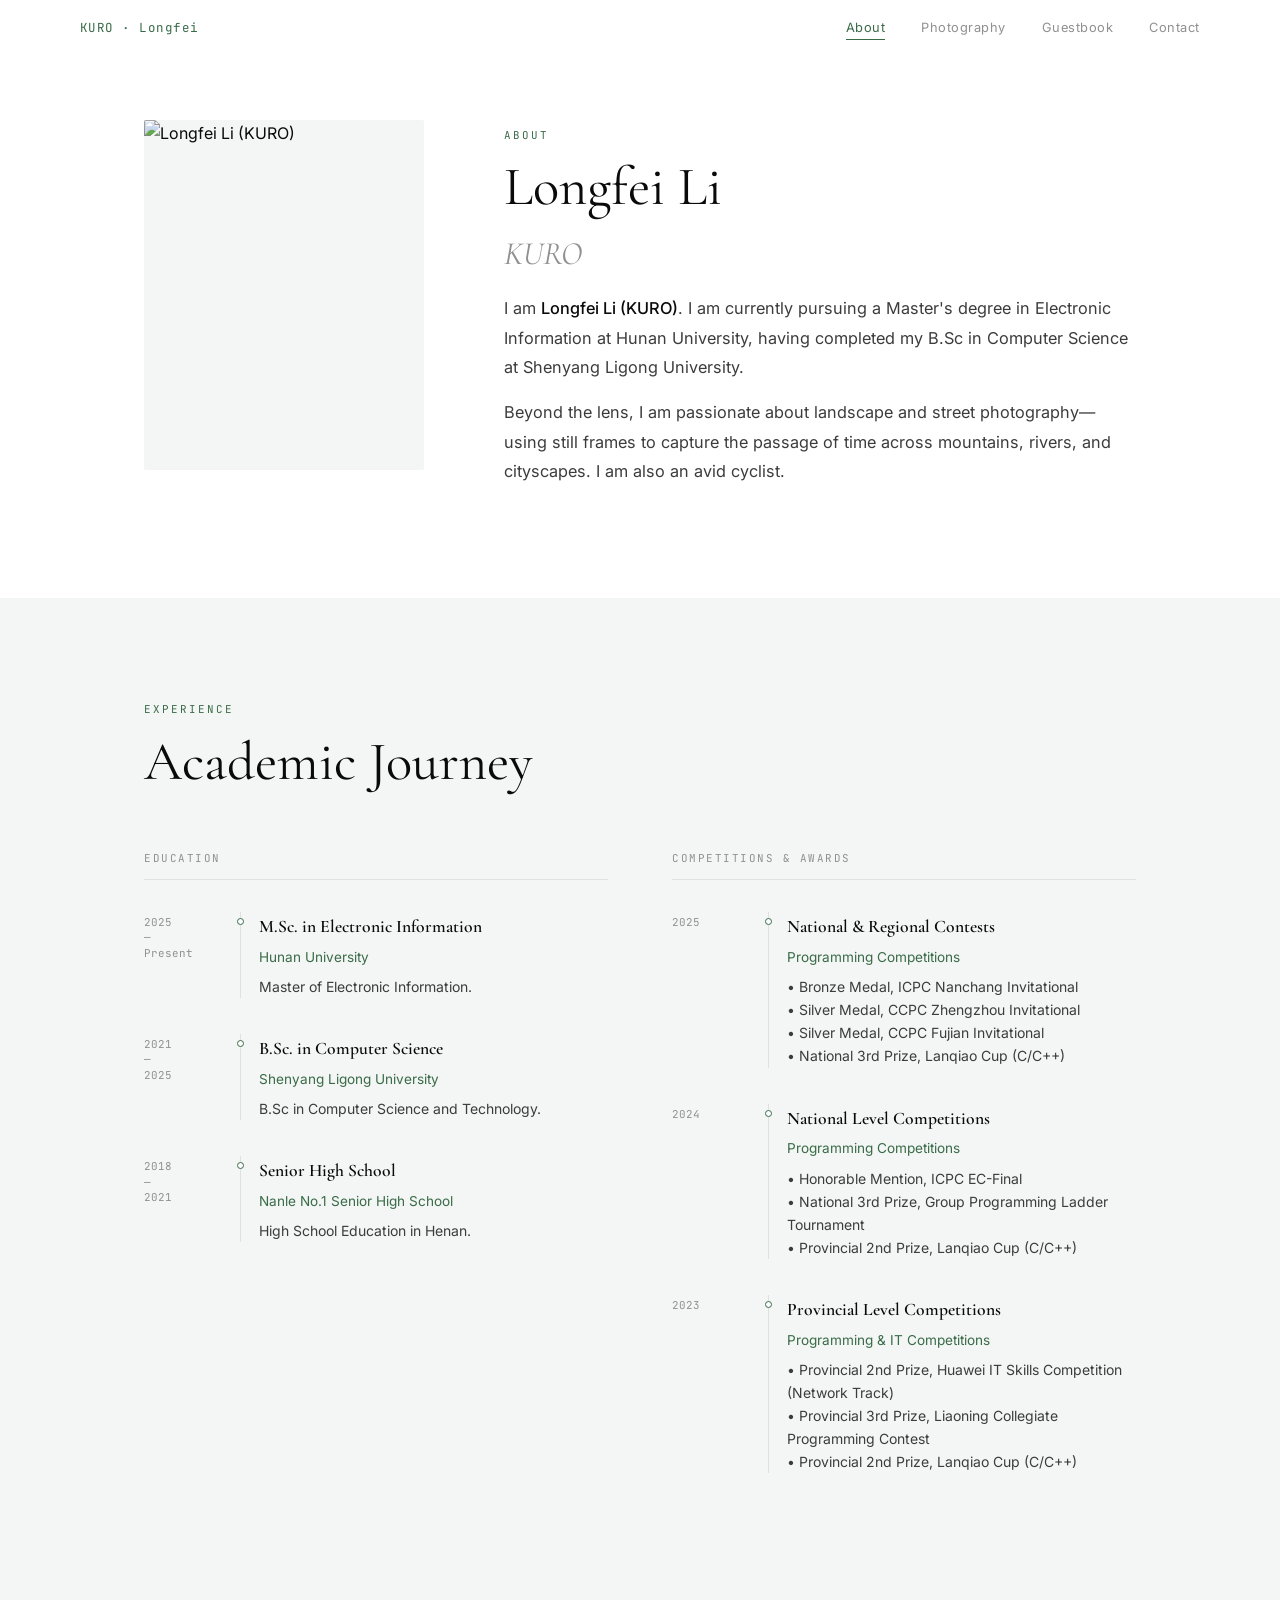
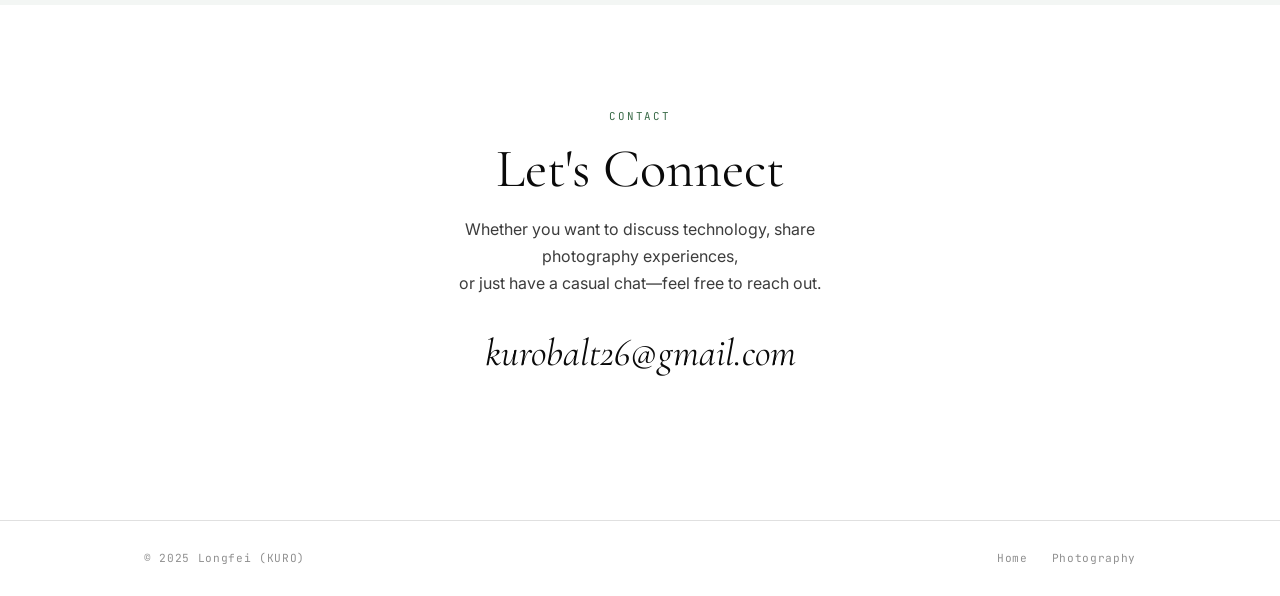
==== about.html @ b1aa221f "Init" ====
<!DOCTYPE html>
<html lang="en">
<head>
  <meta charset="UTF-8" />
  <meta name="viewport" content="width=device-width, initial-scale=1.0" />
  <title>About — KURO (Longfei Li)</title>
  <meta name="description" content="About KURO (Longfei Li) — CS & Electronic Info, biography and academic experience." />
  <link rel="preconnect" href="https://fonts.googleapis.com" />
  <link rel="preconnect" href="https://fonts.gstatic.com" crossorigin />
  <link href="https://fonts.googleapis.com/css2?family=Cormorant+Garamond:ital,wght@0,300;0,400;0,600;1,300;1,400&family=Inter:wght@300;400;500&family=JetBrains+Mono:wght@300;400&display=swap" rel="stylesheet" />
  <link rel="stylesheet" href="css/style.css" />
</head>
<body>

  <nav id="navbar">
    <div class="nav-inner">
      <a href="index.html" class="nav-brand">KURO · Longfei</a>
      <div class="nav-links">
        <a href="about.html" class="nav-link">About</a>
        <a href="photography.html" class="nav-link">Photography</a>
        <a href="guestbook.html" class="nav-link">Guestbook</a>
        <a href="#contact" class="nav-link">Contact</a>
      </div>
      <button class="hamburger" id="hamburger" aria-label="Menu"><span></span><span></span></button>
    </div>
  </nav>
  <div class="mobile-nav" id="mobileNav">
    <a href="about.html" class="mobile-link">About</a>
    <a href="photography.html" class="mobile-link">Photography</a>
    <a href="guestbook.html" class="mobile-link">Guestbook</a>
    <a href="#contact" class="mobile-link">Contact</a>
  </div>

  <!-- About -->
  <section class="section" style="padding-top: 120px;">
    <div class="container">
      <div class="about-grid">

        <div class="about-photo">
          <!-- ✏️ Replace src with your actual photo: images/profile.jpg -->
          <img src="https://picsum.photos/seed/portrait88/600/750" alt="Longfei Li (KURO)" loading="lazy" />
        </div>

        <div class="about-content fade-in">
          <span class="label">About</span>
          <h1 class="section-heading">Longfei Li<br/><em style="font-size:0.6em;color:var(--text-3);">KURO</em></h1>

          <p>
            I am <strong>Longfei Li (KURO)</strong>. I am currently pursuing a Master's degree in Electronic Information at Hunan University, having completed my B.Sc in Computer Science at Shenyang Ligong University.
          </p>
          <p>
            Beyond the lens, I am passionate about landscape and street photography—using still frames to capture the passage of time across mountains, rivers, and cityscapes. I am also an avid cyclist.
          </p>

        </div>

      </div>
    </div>
  </section>

  <!-- Experience -->
  <section class="section section-gray" id="experience">
    <div class="container">
      <span class="label">Experience</span>
      <h2 class="section-heading">Academic Journey</h2>

      <div class="timeline-cols" data-stagger>

        <div>
          <p class="tl-group-title">Education</p>

          <div class="tl-item fade-in">
            <div class="tl-year">2025<br/>—<br/>Present</div>
            <div class="tl-body">
              <h3 class="tl-title">M.Sc. in Electronic Information</h3>
              <p class="tl-org">Hunan University</p>
              <p class="tl-desc">Master of Electronic Information.</p>
            </div>
          </div>

          <div class="tl-item fade-in">
            <div class="tl-year">2021<br/>—<br/>2025</div>
            <div class="tl-body">
              <h3 class="tl-title">B.Sc. in Computer Science</h3>
              <p class="tl-org">Shenyang Ligong University</p>
              <p class="tl-desc">B.Sc in Computer Science and Technology.</p>
            </div>
          </div>

          <div class="tl-item fade-in">
            <div class="tl-year">2018<br/>—<br/>2021</div>
            <div class="tl-body">
              <h3 class="tl-title">Senior High School</h3>
              <p class="tl-org">Nanle No.1 Senior High School</p>
              <p class="tl-desc">High School Education in Henan.</p>
            </div>
          </div>
        </div>

        <div>
          <p class="tl-group-title">Competitions &amp; Awards</p>

          <div class="tl-item fade-in">
            <div class="tl-year">2025</div>
            <div class="tl-body">
              <h3 class="tl-title">National & Regional Contests</h3>
              <p class="tl-org">Programming Competitions</p>
              <p class="tl-desc">
                • Bronze Medal, ICPC Nanchang Invitational<br/>
                • Silver Medal, CCPC Zhengzhou Invitational<br/>
                • Silver Medal, CCPC Fujian Invitational<br/>
                • National 3rd Prize, Lanqiao Cup (C/C++)
              </p>
            </div>
          </div>

          <div class="tl-item fade-in">
            <div class="tl-year">2024</div>
            <div class="tl-body">
              <h3 class="tl-title">National Level Competitions</h3>
              <p class="tl-org">Programming Competitions</p>
              <p class="tl-desc">
                • Honorable Mention, ICPC EC-Final<br/>
                • National 3rd Prize, Group Programming Ladder Tournament<br/>
                • Provincial 2nd Prize, Lanqiao Cup (C/C++)
              </p>
            </div>
          </div>
          
          <div class="tl-item fade-in">
            <div class="tl-year">2023</div>
            <div class="tl-body">
              <h3 class="tl-title">Provincial Level Competitions</h3>
              <p class="tl-org">Programming & IT Competitions</p>
              <p class="tl-desc">
                • Provincial 2nd Prize, Huawei IT Skills Competition (Network Track)<br/>
                • Provincial 3rd Prize, Liaoning Collegiate Programming Contest<br/>
                • Provincial 2nd Prize, Lanqiao Cup (C/C++)
              </p>
            </div>
          </div>
        </div>

      </div>
    </div>
  </section>

  <!-- Contact -->
  <section class="section" id="contact">
    <div class="container contact-inner fade-in">
      <span class="label">Contact</span>
      <h2 class="section-heading">Let's Connect</h2>
      <p style="font-size:1rem;color:var(--text-2);margin-bottom:0;">
        Whether you want to discuss technology, share photography experiences,<br/>
        or just have a casual chat—feel free to reach out.
      </p>
      <a href="mailto:kurobalt26@gmail.com" class="contact-email">kurobalt26@gmail.com</a>
    </div>
  </section>

  <footer class="footer">
    <div class="container footer-inner">
      <p>© 2025 Longfei (KURO)</p>
      <nav class="footer-nav">
        <a href="index.html">Home</a>
        <a href="photography.html">Photography</a>
      </nav>
    </div>
  </footer>

  <script src="js/main.js"></script>
</body>
</html>
---- css/style.css ----
/* ================================================================
   style.css — KURO Personal Homepage
   Design: Monochrome · Editorial · Academic
   ================================================================ */

*, *::before, *::after { box-sizing: border-box; margin: 0; padding: 0; }

:root {
  --bg:       #FFFFFF;
  --bg-2:     #F3F6F4;
  --bg-3:     #E8EEE9;
  --text:     #0A0A0A;
  --text-2:   #3C3C3C;
  --text-3:   #909090;
  --border:   #E0E0E0;
  --black:    #0A0A0A;
  --white:    #FFFFFF;
  --green:    #3A6B48;
  --green-h:  #2D5438;
  --green-lt: #EEF5F1;

  --serif: 'Cormorant Garamond', 'EB Garamond', Georgia, serif;
  --sans:  'Inter', system-ui, sans-serif;
  --mono:  'JetBrains Mono', monospace;

  --max-w:  1120px;
  --pad-x:  clamp(20px, 5vw, 64px);
  --ease:   cubic-bezier(0.4, 0, 0.2, 1);
}

html { scroll-behavior: smooth; font-size: 16px; }

body {
  font-family: var(--sans);
  background: var(--bg);
  color: var(--text);
  line-height: 1.7;
  -webkit-font-smoothing: antialiased;
}

img { display: block; max-width: 100%; }
a   { color: inherit; text-decoration: none; }
button { cursor: pointer; border: none; background: none; font: inherit; }

/* ── Layout helpers ── */
.container {
  max-width: var(--max-w);
  margin: 0 auto;
  padding: 0 var(--pad-x);
}
.section       { padding: 96px 0; }
.section-dark  { background: var(--black); color: var(--white); }
.section-gray  { background: var(--bg-2); }

/* ── Typography helpers ── */
.label {
  display: inline-block;
  font-family: var(--mono);
  font-size: 0.68rem;
  letter-spacing: 0.18em;
  text-transform: uppercase;
  color: var(--green);
  margin-bottom: 14px;
}
.section-heading {
  font-family: var(--serif);
  font-size: clamp(2.2rem, 5vw, 3.4rem);
  font-weight: 400;
  line-height: 1.1;
  margin-bottom: 16px;
}
.section-sub {
  font-size: 1rem;
  color: var(--text-2);
  max-width: 520px;
  margin-bottom: 48px;
}

/* ── Scroll animation ── */
.fade-in {
  opacity: 0;
  transform: translateY(18px);
  transition: opacity 0.6s var(--ease), transform 0.6s var(--ease);
}
.fade-in.visible { opacity: 1; transform: none; }

/* ── Buttons ── */
.btn {
  display: inline-flex;
  align-items: center;
  gap: 8px;
  padding: 12px 28px;
  font-size: 0.82rem;
  font-weight: 500;
  letter-spacing: 0.04em;
  border-radius: 2px;
  transition: background 0.2s, color 0.2s, transform 0.2s;
}
.btn-black { background: var(--green); color: var(--white); }
.btn-black:hover { background: var(--green-h); transform: translateY(-1px); }
.btn-outline { border: 1px solid var(--green); color: var(--green); }
.btn-outline:hover { background: var(--green); color: var(--white); transform: translateY(-1px); }

/* ── Chips ── */
.chip {
  display: inline-flex;
  align-items: center;
  padding: 7px 18px;
  border: 1px solid var(--border);
  border-radius: 2px;
  font-size: 0.8rem;
  color: var(--text-2);
  transition: border-color 0.2s, color 0.2s, background 0.2s;
}
.chip:hover { border-color: var(--green); color: var(--green); background: var(--green-lt); }

/* ================================================================
   NAV
   ================================================================ */
#navbar {
  position: fixed;
  top: 0; left: 0; right: 0;
  z-index: 100;
  height: 56px;
  padding: 0 var(--pad-x);
  background: rgba(255,255,255,0.94);
  backdrop-filter: blur(10px);
  -webkit-backdrop-filter: blur(10px);
  border-bottom: 1px solid transparent;
  transition: border-color 0.3s;
}
#navbar.scrolled { border-color: var(--border); }

.nav-inner {
  max-width: var(--max-w);
  margin: 0 auto;
  height: 100%;
  display: flex;
  align-items: center;
  justify-content: space-between;
}

.nav-brand {
  font-family: var(--mono);
  font-size: 0.78rem;
  letter-spacing: 0.12em;
  font-weight: 400;
  color: var(--green);
  transition: opacity 0.2s;
}
.nav-brand:hover { opacity: 0.65; }

.nav-links { display: flex; gap: 36px; }
.nav-link {
  font-size: 0.8rem;
  font-weight: 400;
  color: var(--text-3);
  letter-spacing: 0.04em;
  transition: color 0.2s;
  position: relative;
}
.nav-link:hover, .nav-link.active { color: var(--green); }
.nav-link.active::after {
  content: '';
  position: absolute;
  bottom: -2px; left: 0; right: 0;
  height: 1px;
  background: var(--green);
}

/* Hamburger */
.hamburger {
  display: none;
  flex-direction: column;
  gap: 5px;
  width: 20px;
}
.hamburger span {
  height: 1px;
  background: var(--black);
  display: block;
  transition: 0.3s var(--ease);
}
.hamburger.open span:first-child { transform: rotate(45deg) translate(4px, 4px); }
.hamburger.open span:last-child  { transform: rotate(-45deg) translate(4px, -4px); }

/* Mobile nav */
.mobile-nav {
  position: fixed;
  top: 56px; left: 0; right: 0;
  background: var(--white);
  border-bottom: 1px solid var(--border);
  z-index: 99;
  padding: 12px 0 20px;
  transform: translateY(-110%);
  transition: transform 0.3s var(--ease);
}
.mobile-nav.open { transform: translateY(0); }
.mobile-link {
  display: block;
  padding: 12px var(--pad-x);
  font-size: 0.9rem;
  color: var(--text-2);
}

/* ================================================================
   INDEX PAGE — Hero
   ================================================================ */
#hero {
  min-height: 100svh;
  display: flex;
  flex-direction: column;
  justify-content: center;
  padding: 56px var(--pad-x) 0;
  border-bottom: 1px solid var(--border);
}
.hero-inner {
  max-width: var(--max-w);
  margin: 0 auto;
  width: 100%;
}
.hero-eyebrow {
  font-family: var(--mono);
  font-size: 0.7rem;
  letter-spacing: 0.18em;
  text-transform: uppercase;
  color: var(--green);
  margin-bottom: 24px;
  animation: fadeUp 0.8s var(--ease) 0.1s both;
}
.hero-name {
  font-family: var(--serif);
  font-size: clamp(4rem, 12vw, 9rem);
  font-weight: 300;
  line-height: 0.95;
  letter-spacing: -0.01em;
  color: var(--black);
  margin-bottom: 20px;
  animation: fadeUp 0.8s var(--ease) 0.2s both;
}
.hero-name-cn {
  display: block;
  font-size: 0.38em;
  color: var(--text-3);
  letter-spacing: 0.06em;
  margin-top: 8px;
  font-style: italic;
}
.hero-desc {
  font-size: clamp(0.95rem, 1.6vw, 1.1rem);
  color: var(--text-2);
  max-width: 480px;
  margin-bottom: 40px;
  line-height: 1.8;
  animation: fadeUp 0.8s var(--ease) 0.35s both;
}
.hero-desc em { color: var(--green); font-style: normal; font-weight: 500; }
.hero-cta {
  display: flex;
  gap: 12px;
  flex-wrap: wrap;
  animation: fadeUp 0.8s var(--ease) 0.5s both;
}

/* Index — Section cards */
.index-cards {
  display: grid;
  grid-template-columns: 1fr 1fr;
  border-top: 1px solid var(--border);
}
.index-card {
  padding: 56px var(--pad-x);
  border-right: 1px solid var(--border);
  display: flex;
  flex-direction: column;
  gap: 16px;
  transition: background 0.25s;
  cursor: pointer;
  text-decoration: none;
  color: inherit;
}
.index-card:last-child { border-right: none; }
.index-card:hover { background: var(--bg-2); }
.card-number {
  font-family: var(--mono);
  font-size: 0.68rem;
  color: var(--text-3);
  letter-spacing: 0.12em;
}
.card-title {
  font-family: var(--serif);
  font-size: clamp(1.6rem, 3vw, 2.4rem);
  font-weight: 400;
  line-height: 1.1;
}
.card-desc { font-size: 0.9rem; color: var(--text-2); max-width: 340px; }
.card-arrow {
  font-size: 1.4rem;
  margin-top: auto;
  color: var(--text-3);
  transition: transform 0.2s, color 0.2s;
}
.index-card:hover .card-arrow { transform: translateX(6px); color: var(--green); }

/* ================================================================
   ABOUT PAGE
   ================================================================ */
.about-grid {
  display: grid;
  grid-template-columns: 280px 1fr;
  gap: 80px;
  align-items: start;
}
.about-photo {
  aspect-ratio: 4/5;
  overflow: hidden;
  border-radius: 2px;
  background: var(--bg-2);
}
.about-photo img {
  width: 100%; height: 100%;
  object-fit: cover;
  transition: transform 0.5s var(--ease);
  filter: grayscale(20%);
}
.about-photo:hover img { transform: scale(1.03); }
.about-content p {
  font-size: 1.02rem;
  color: var(--text-2);
  margin-bottom: 16px;
  line-height: 1.8;
}
.about-content strong { color: var(--text); font-weight: 500; }
.about-links { display: flex; flex-wrap: wrap; gap: 8px; margin-top: 28px; }

/* Timeline */
.timeline-cols {
  display: grid;
  grid-template-columns: 1fr 1fr;
  gap: 64px;
  margin-top: 56px;
}
.tl-group-title {
  font-family: var(--mono);
  font-size: 0.68rem;
  letter-spacing: 0.14em;
  text-transform: uppercase;
  color: var(--text-3);
  padding-bottom: 12px;
  border-bottom: 1px solid var(--border);
  margin-bottom: 32px;
}
.tl-item {
  display: grid;
  grid-template-columns: 80px 1fr;
  gap: 16px;
  margin-bottom: 36px;
}
.tl-year {
  font-family: var(--mono);
  font-size: 0.68rem;
  color: var(--text-3);
  padding-top: 3px;
  line-height: 1.4;
}
.tl-body { 
  border-left: 1px solid var(--border); 
  padding-left: 18px; 
  position: relative;
}
.tl-body::before {
  content: '';
  position: absolute;
  left: -4px; /* center the 7px dot on the 1px border */
  top: 6px;
  width: 7px;
  height: 7px;
  background: var(--bg);
  border: 1.5px solid var(--green);
  border-radius: 50%;
}
.tl-title {
  font-family: var(--serif);
  font-size: 1.1rem;
  font-weight: 600;
  margin-bottom: 4px;
}
.tl-org { font-size: 0.85rem; color: var(--green); margin-bottom: 6px; }
.tl-desc { font-size: 0.875rem; color: var(--text-2); line-height: 1.65; }
.pub-tags { display: flex; gap: 6px; margin-top: 10px; }
.pub-tag {
  font-family: var(--mono);
  font-size: 0.65rem;
  padding: 3px 10px;
  border: 1px solid var(--border);
  border-radius: 2px;
  color: var(--text-3);
  transition: border-color 0.2s, color 0.2s;
}
.pub-tag:hover { border-color: var(--green); color: var(--green); }

/* ================================================================
   PHOTOGRAPHY PAGE — Editorial grid (Hasselblad-inspired)
   ================================================================ */
.photo-page-header {
  padding: 100px var(--pad-x) 48px;
  border-bottom: 1px solid var(--border);
}
.photo-page-header .container {
  display: flex;
  align-items: flex-end;
  justify-content: space-between;
  gap: 24px;
  flex-wrap: wrap;
}

/* Filters */
.filter-bar {
  display: flex;
  gap: 0;
  border: 1px solid var(--border);
  border-radius: 2px;
  overflow-x: auto;
  overflow-y: hidden;
  -webkit-overflow-scrolling: touch;
  max-width: 100%;
  scrollbar-width: none;
}
.filter-bar::-webkit-scrollbar {
  display: none;
}
.filter-btn {
  flex: 0 0 auto;
  padding: 8px 20px;
  font-size: 0.78rem;
  font-family: var(--mono);
  letter-spacing: 0.06em;
  color: var(--text-3);
  border-right: 1px solid var(--border);
  transition: background 0.2s, color 0.2s;
}
.filter-btn:last-child { border-right: none; }
.filter-btn:hover { background: var(--green-lt); color: var(--green); }
.filter-btn.active { background: var(--green); color: var(--white); }

/* ── Photo cards: horizontal list, uniform height ── */
.editorial-grid {
  display: flex;
  flex-direction: column;
  border-top: 1px solid var(--border);
}

.photo-card {
  display: grid;
  grid-template-columns: 360px 1fr;
  height: 280px;
  border-bottom: 1px solid var(--border);
  cursor: pointer;
  overflow: hidden;
  transition: background 0.2s;
}
.photo-card.feat {
  grid-template-columns: 480px 1fr;
  height: 340px;
}
.photo-card:hover { background: var(--bg-2); }

.photo-card__img {
  height: 100%;
  overflow: hidden;
  background: var(--bg-2);
  border-right: 1px solid var(--border);
  flex-shrink: 0;
}
.photo-card__img img {
  width: 100%;
  height: 100%;
  object-fit: cover;
  display: block;
  transition: transform 0.6s var(--ease);
  filter: grayscale(10%);
}
.photo-card:hover .photo-card__img img { transform: scale(1.04); filter: grayscale(0%); }

/* Caption — right side */
.photo-card__caption {
  padding: 28px 36px;
  display: flex;
  flex-direction: column;
  gap: 6px;
  overflow: hidden;
}
.photo-card__meta {
  display: flex;
  align-items: center;
  justify-content: space-between;
  margin-bottom: 6px;
}
.photo-card__date {
  font-family: var(--mono);
  font-size: 0.65rem;
  color: var(--text-3);
  letter-spacing: 0.1em;
}
.photo-card__cat {
  font-family: var(--mono);
  font-size: 0.65rem;
  color: var(--green);
  letter-spacing: 0.1em;
  text-transform: uppercase;
}
.photo-card__title {
  font-family: var(--serif);
  font-size: clamp(1.4rem, 2.2vw, 1.9rem);
  font-weight: 400;
  line-height: 1.1;
}
.photo-card.feat .photo-card__title { font-size: clamp(1.6rem, 2.8vw, 2.4rem); }
.photo-card__title-en {
  font-family: var(--serif);
  font-size: 0.85rem;
  color: var(--text-3);
  font-style: italic;
  display: block;
}
.photo-card__location {
  font-family: var(--mono);
  font-size: 0.68rem;
  color: var(--text-3);
  letter-spacing: 0.06em;
  margin-top: 4px;
}
.photo-card__desc {
  font-size: 0.875rem;
  color: var(--text-2);
  line-height: 1.75;
  margin-top: 4px;
  overflow: hidden;
  display: -webkit-box;
  -webkit-line-clamp: 3;
  -webkit-box-orient: vertical;
}


/* No results */
.no-results {
  grid-column: 1 / -1;
  padding: 80px 0;
  text-align: center;
  font-family: var(--mono);
  font-size: 0.8rem;
  color: var(--text-3);
  letter-spacing: 0.1em;
}

/* ================================================================
   LIGHTBOX
   ================================================================ */
.lb-overlay {
  position: fixed; inset: 0;
  background: rgba(5,5,5,0.95);
  z-index: 200;
  opacity: 0; pointer-events: none;
  transition: opacity 0.3s;
}
.lb-overlay.open { opacity: 1; pointer-events: all; }

.lightbox {
  position: fixed; inset: 0;
  z-index: 201;
  display: flex; align-items: center; justify-content: center;
  padding: 48px;
  opacity: 0; pointer-events: none;
  transition: opacity 0.3s;
}
.lightbox.open { opacity: 1; pointer-events: all; }

.lb-stage { display: flex; flex-direction: column; align-items: center; max-width: 92vw; }
#lbImg {
  max-width: 88vw; max-height: 78vh;
  object-fit: contain;
  border-radius: 1px;
  transition: opacity 0.2s;
}
.lb-caption { margin-top: 20px; text-align: center; }
#lbTitle { font-family: var(--serif); font-size: 1.1rem; color: rgba(255,255,255,0.85); font-style: italic; display: block; }
.lb-loc { font-family: var(--mono); font-size: 0.68rem; color: rgba(255,255,255,0.4); letter-spacing: 0.1em; display: block; margin-top: 4px; }

.lb-close, .lb-prev, .lb-next {
  position: fixed;
  color: rgba(255,255,255,0.55);
  transition: color 0.2s;
  z-index: 202;
  font-size: 1.8rem;
  line-height: 1;
}
.lb-close:hover, .lb-prev:hover, .lb-next:hover { color: #fff; }
.lb-close { top: 20px; right: 24px; font-size: 1.6rem; }
.lb-prev { left: 20px; top: 50%; transform: translateY(-50%); }
.lb-next { right: 20px; top: 50%; transform: translateY(-50%); }

/* ================================================================
   CONTACT / FOOTER
   ================================================================ */
.contact-inner { text-align: center; max-width: 560px; margin: 0 auto; }
.contact-email {
  display: inline-block;
  font-family: var(--serif);
  font-size: clamp(1.4rem, 3.5vw, 2.4rem);
  font-style: italic;
  margin: 24px 0 36px;
  border-bottom: 1px solid transparent;
  transition: border-color 0.2s;
}
.contact-email:hover { border-color: var(--green); color: var(--green); }
.social-row { display: flex; justify-content: center; flex-wrap: wrap; gap: 8px; }
.social-chip {
  padding: 8px 20px;
  border: 1px solid var(--border);
  border-radius: 2px;
  font-size: 0.78rem;
  color: var(--text-3);
  transition: border-color 0.2s, color 0.2s;
}
.social-chip:hover { border-color: var(--green); color: var(--green); background: var(--green-lt); }

.footer {
  padding: 28px 0;
  border-top: 1px solid var(--border);
}
.footer-inner {
  display: flex; align-items: center;
  justify-content: space-between;
  flex-wrap: wrap; gap: 8px;
}
.footer p {
  font-family: var(--mono);
  font-size: 0.7rem;
  color: var(--text-3);
  letter-spacing: 0.06em;
}
.footer-nav { display: flex; gap: 24px; }
.footer-nav a { font-family: var(--mono); font-size: 0.7rem; color: var(--text-3); letter-spacing: 0.06em; }
.footer-nav a:hover { color: var(--green); }

/* ================================================================
   ANIMATIONS
   ================================================================ */
@keyframes fadeUp {
  from { opacity: 0; transform: translateY(18px); }
  to   { opacity: 1; transform: none; }
}

/* ================================================================
   RESPONSIVE
   ================================================================ */
@media (max-width: 860px) {
  .about-grid { grid-template-columns: 1fr; gap: 40px; }
  .about-photo { max-width: 260px; aspect-ratio: 1/1; }
  .timeline-cols { grid-template-columns: 1fr; gap: 40px; }
  .editorial-grid { border-top: none; }
  .photo-card { grid-template-columns: 1fr; height: auto; }
  .photo-card.feat { grid-template-columns: 1fr; height: auto; }
  .photo-card__img { height: 220px; border-right: none; border-bottom: 1px solid var(--border); }
  .photo-card__caption { padding: 20px 24px; }
  .index-cards { grid-template-columns: 1fr; }
  .index-card { border-right: none; border-bottom: 1px solid var(--border); }
  .photo-page-header .container { flex-direction: column; align-items: flex-start; }
}

@media (max-width: 600px) {
  .section { padding: 64px 0; }
  .nav-links { display: none; }
  .hamburger { display: flex; }
  .hero-cta { flex-direction: column; align-items: flex-start; }
  .lb-prev { left: 8px; }
  .lb-next { right: 8px; }
  .tl-item { grid-template-columns: 1fr; gap: 4px; }
  .tl-body { border-left: none; padding-left: 0; padding-top: 8px; border-top: 1px solid var(--border); }
  .lightbox { padding: 20px; }
}
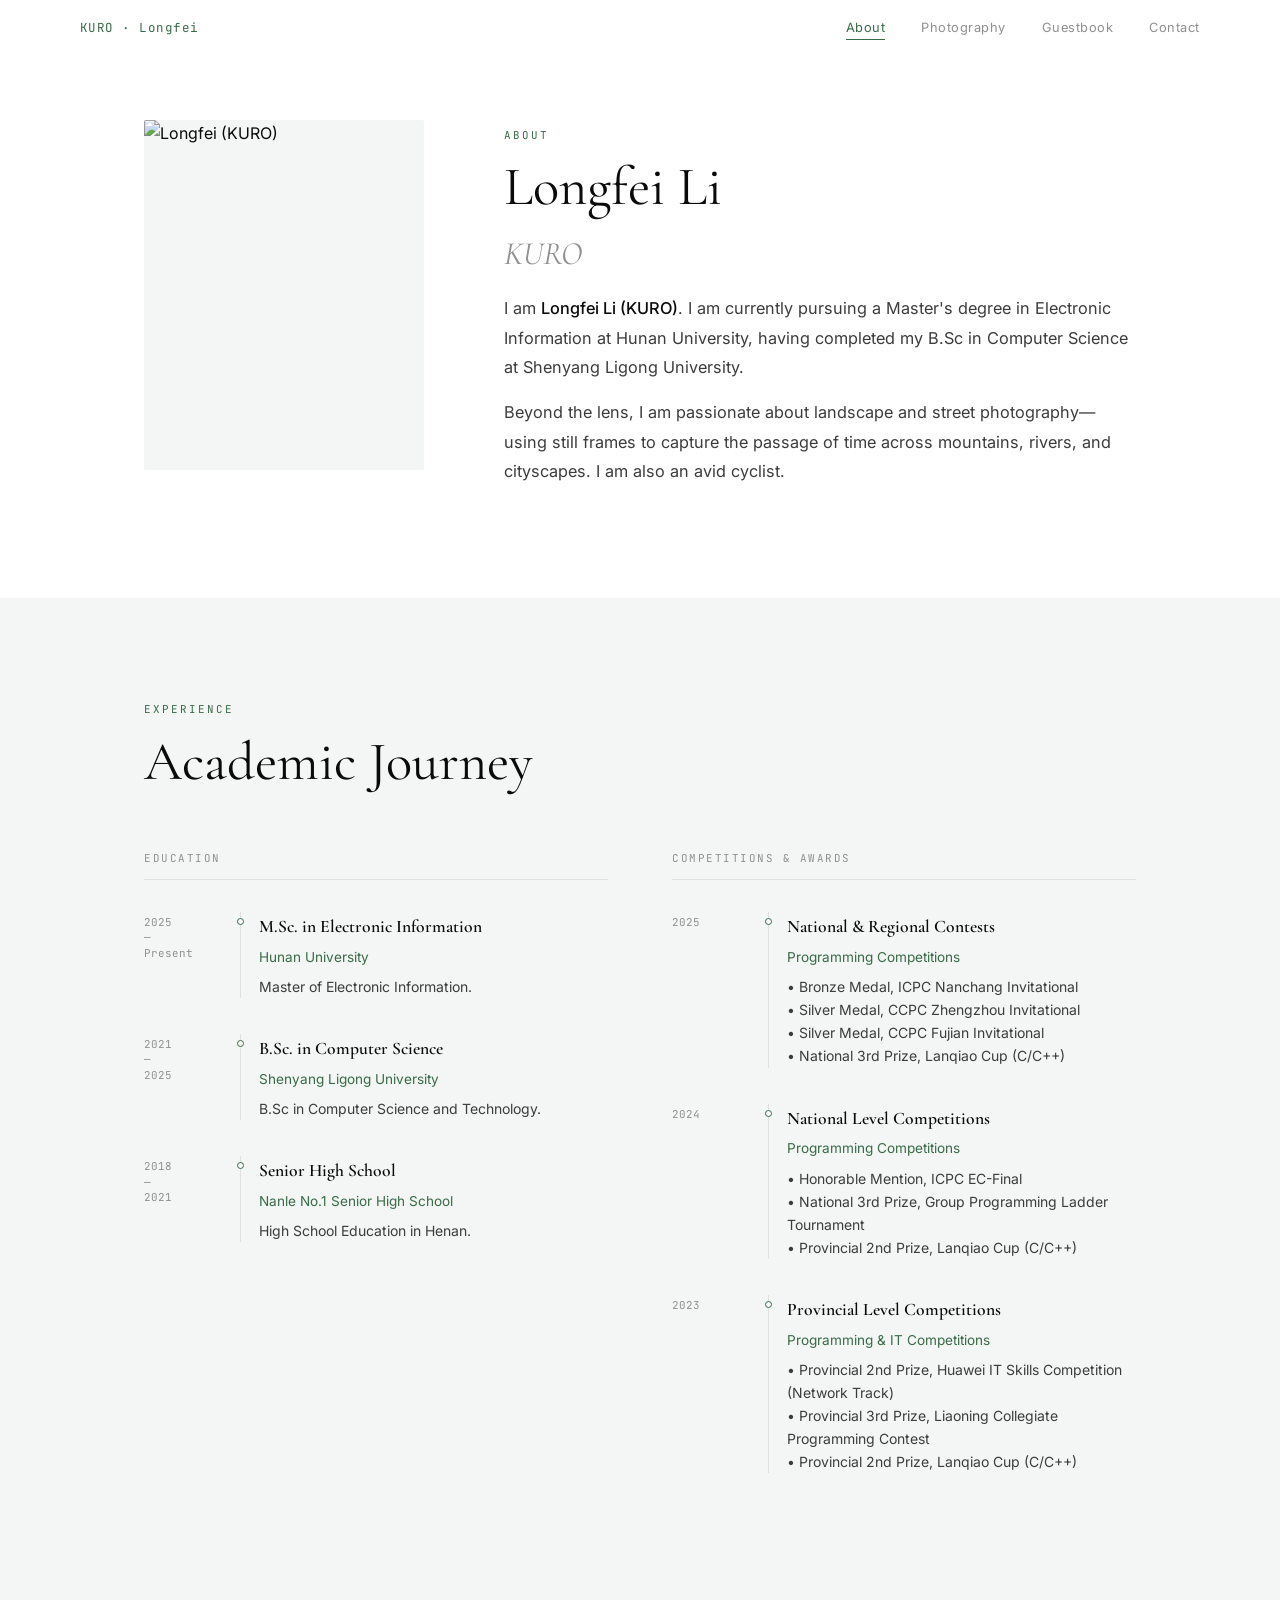
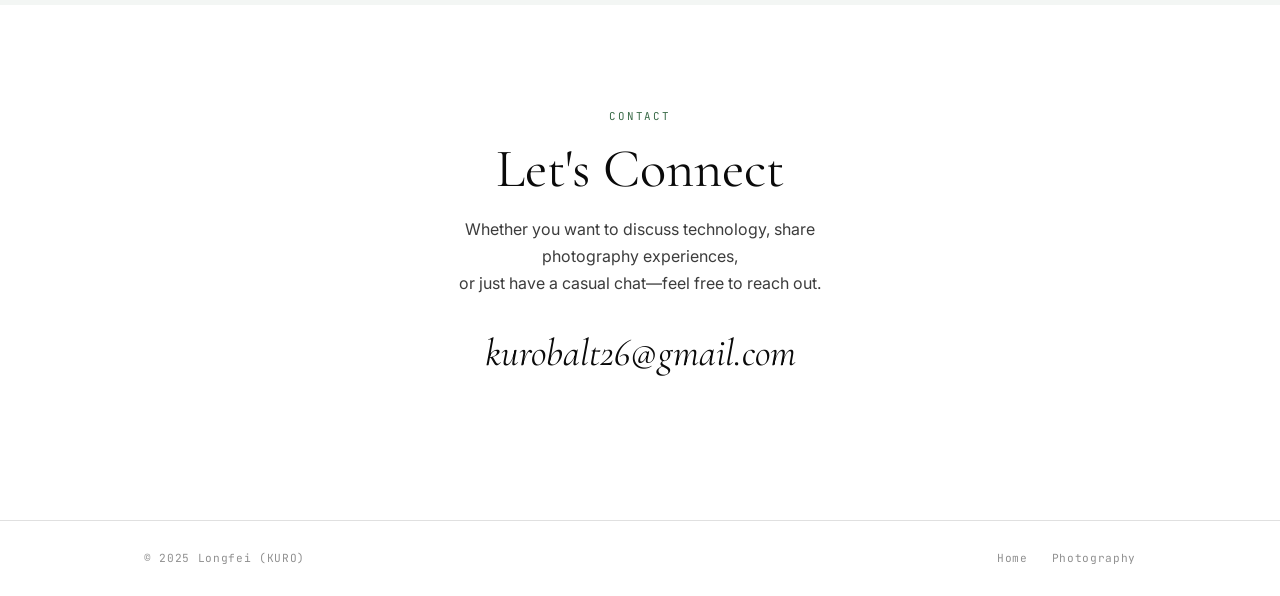
==== commit 79afa1f6: "profile.png" ====
--- a/about.html
+++ b/about.html
@@ -38,7 +38,7 @@
 
         <div class="about-photo">
           <!-- ✏️ Replace src with your actual photo: images/profile.jpg -->
-          <img src="https://picsum.photos/seed/portrait88/600/750" alt="Longfei Li (KURO)" loading="lazy" />
+          <img src="assets/profile.png" alt="Longfei (KURO)" loading="lazy" />
         </div>
 
         <div class="about-content fade-in">
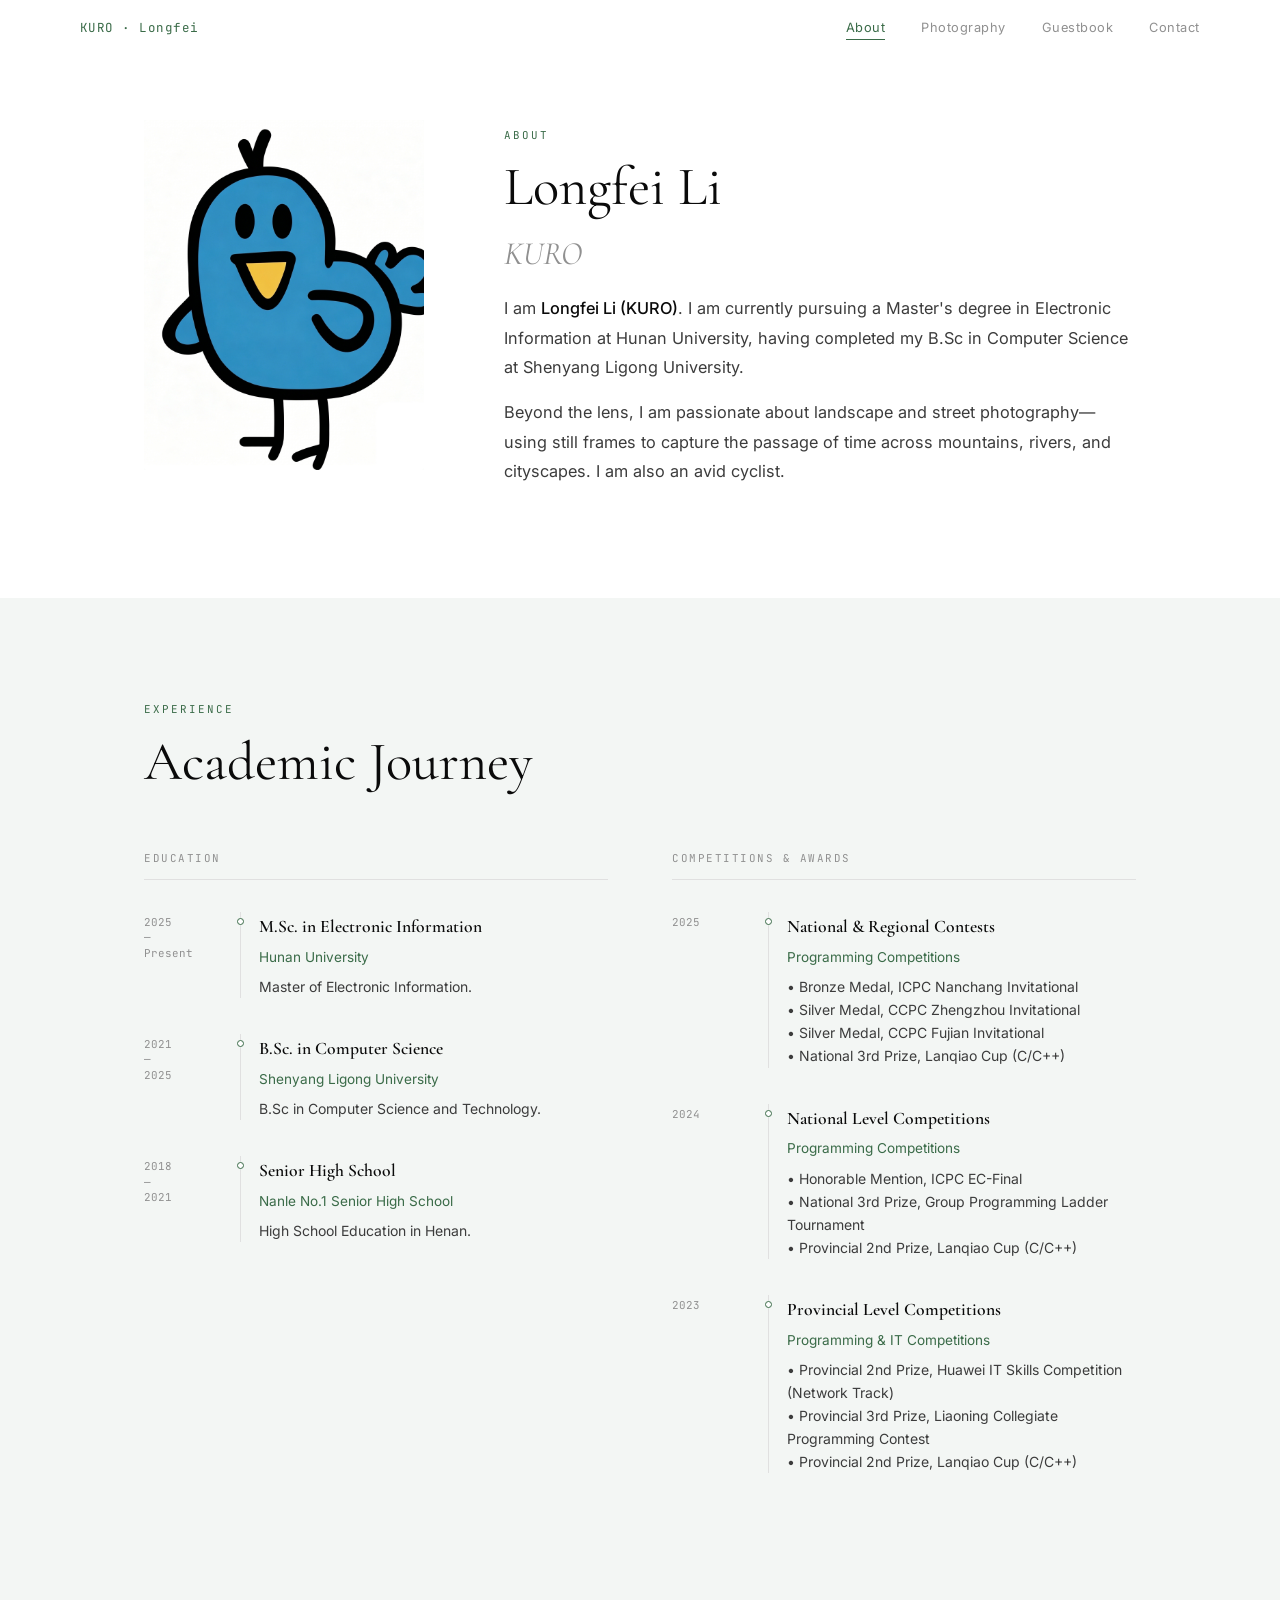
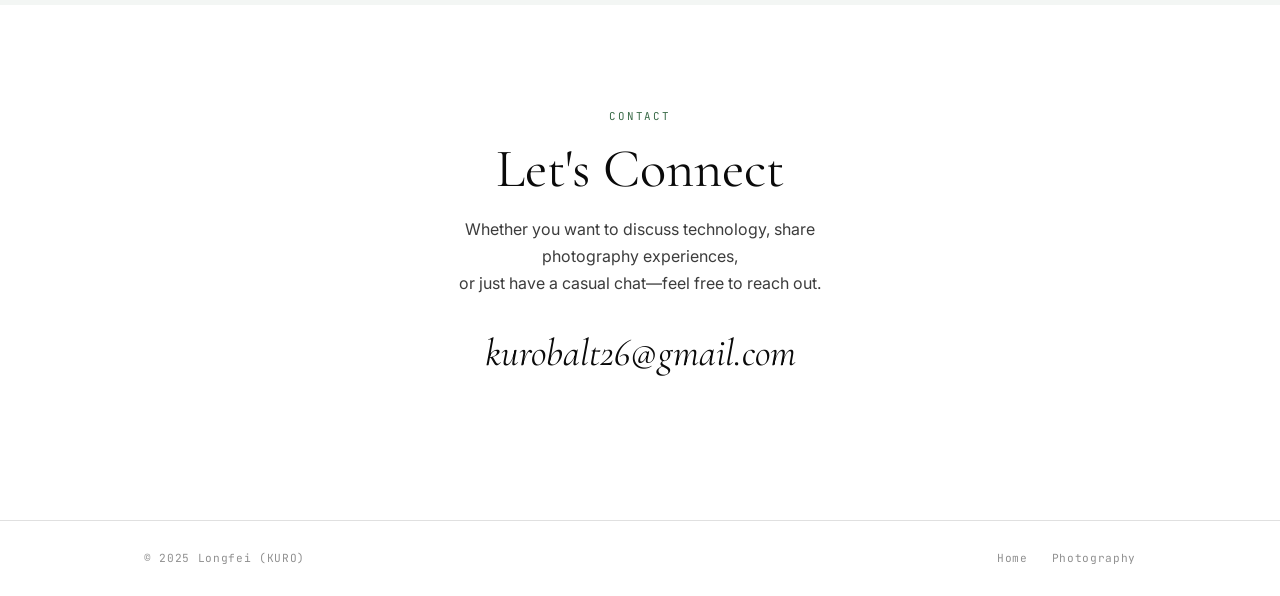
==== commit 183192aa: "profile.png" ====
--- a/about.html
+++ b/about.html
@@ -1,15 +1,20 @@
 <!DOCTYPE html>
 <html lang="en">
+
 <head>
   <meta charset="UTF-8" />
   <meta name="viewport" content="width=device-width, initial-scale=1.0" />
   <title>About — KURO (Longfei Li)</title>
-  <meta name="description" content="About KURO (Longfei Li) — CS & Electronic Info, biography and academic experience." />
+  <meta name="description"
+    content="About KURO (Longfei Li) — CS & Electronic Info, biography and academic experience." />
   <link rel="preconnect" href="https://fonts.googleapis.com" />
   <link rel="preconnect" href="https://fonts.gstatic.com" crossorigin />
-  <link href="https://fonts.googleapis.com/css2?family=Cormorant+Garamond:ital,wght@0,300;0,400;0,600;1,300;1,400&family=Inter:wght@300;400;500&family=JetBrains+Mono:wght@300;400&display=swap" rel="stylesheet" />
+  <link
+    href="https://fonts.googleapis.com/css2?family=Cormorant+Garamond:ital,wght@0,300;0,400;0,600;1,300;1,400&family=Inter:wght@300;400;500&family=JetBrains+Mono:wght@300;400&display=swap"
+    rel="stylesheet" />
   <link rel="stylesheet" href="css/style.css" />
 </head>
+
 <body>
 
   <nav id="navbar">
@@ -38,18 +43,20 @@
 
         <div class="about-photo">
           <!-- ✏️ Replace src with your actual photo: images/profile.jpg -->
-          <img src="assets/profile.png" alt="Longfei (KURO)" loading="lazy" />
+          <img src="assets/profile.jpeg" alt="Longfei (KURO)" loading="lazy" />
         </div>
 
         <div class="about-content fade-in">
           <span class="label">About</span>
-          <h1 class="section-heading">Longfei Li<br/><em style="font-size:0.6em;color:var(--text-3);">KURO</em></h1>
+          <h1 class="section-heading">Longfei Li<br /><em style="font-size:0.6em;color:var(--text-3);">KURO</em></h1>
 
           <p>
-            I am <strong>Longfei Li (KURO)</strong>. I am currently pursuing a Master's degree in Electronic Information at Hunan University, having completed my B.Sc in Computer Science at Shenyang Ligong University.
+            I am <strong>Longfei Li (KURO)</strong>. I am currently pursuing a Master's degree in Electronic Information
+            at Hunan University, having completed my B.Sc in Computer Science at Shenyang Ligong University.
           </p>
           <p>
-            Beyond the lens, I am passionate about landscape and street photography—using still frames to capture the passage of time across mountains, rivers, and cityscapes. I am also an avid cyclist.
+            Beyond the lens, I am passionate about landscape and street photography—using still frames to capture the
+            passage of time across mountains, rivers, and cityscapes. I am also an avid cyclist.
           </p>
 
         </div>
@@ -70,7 +77,7 @@
           <p class="tl-group-title">Education</p>
 
           <div class="tl-item fade-in">
-            <div class="tl-year">2025<br/>—<br/>Present</div>
+            <div class="tl-year">2025<br />—<br />Present</div>
             <div class="tl-body">
               <h3 class="tl-title">M.Sc. in Electronic Information</h3>
               <p class="tl-org">Hunan University</p>
@@ -79,7 +86,7 @@
           </div>
 
           <div class="tl-item fade-in">
-            <div class="tl-year">2021<br/>—<br/>2025</div>
+            <div class="tl-year">2021<br />—<br />2025</div>
             <div class="tl-body">
               <h3 class="tl-title">B.Sc. in Computer Science</h3>
               <p class="tl-org">Shenyang Ligong University</p>
@@ -88,7 +95,7 @@
           </div>
 
           <div class="tl-item fade-in">
-            <div class="tl-year">2018<br/>—<br/>2021</div>
+            <div class="tl-year">2018<br />—<br />2021</div>
             <div class="tl-body">
               <h3 class="tl-title">Senior High School</h3>
               <p class="tl-org">Nanle No.1 Senior High School</p>
@@ -106,9 +113,9 @@
               <h3 class="tl-title">National & Regional Contests</h3>
               <p class="tl-org">Programming Competitions</p>
               <p class="tl-desc">
-                • Bronze Medal, ICPC Nanchang Invitational<br/>
-                • Silver Medal, CCPC Zhengzhou Invitational<br/>
-                • Silver Medal, CCPC Fujian Invitational<br/>
+                • Bronze Medal, ICPC Nanchang Invitational<br />
+                • Silver Medal, CCPC Zhengzhou Invitational<br />
+                • Silver Medal, CCPC Fujian Invitational<br />
                 • National 3rd Prize, Lanqiao Cup (C/C++)
               </p>
             </div>
@@ -120,21 +127,21 @@
               <h3 class="tl-title">National Level Competitions</h3>
               <p class="tl-org">Programming Competitions</p>
               <p class="tl-desc">
-                • Honorable Mention, ICPC EC-Final<br/>
-                • National 3rd Prize, Group Programming Ladder Tournament<br/>
+                • Honorable Mention, ICPC EC-Final<br />
+                • National 3rd Prize, Group Programming Ladder Tournament<br />
                 • Provincial 2nd Prize, Lanqiao Cup (C/C++)
               </p>
             </div>
           </div>
-          
+
           <div class="tl-item fade-in">
             <div class="tl-year">2023</div>
             <div class="tl-body">
               <h3 class="tl-title">Provincial Level Competitions</h3>
               <p class="tl-org">Programming & IT Competitions</p>
               <p class="tl-desc">
-                • Provincial 2nd Prize, Huawei IT Skills Competition (Network Track)<br/>
-                • Provincial 3rd Prize, Liaoning Collegiate Programming Contest<br/>
+                • Provincial 2nd Prize, Huawei IT Skills Competition (Network Track)<br />
+                • Provincial 3rd Prize, Liaoning Collegiate Programming Contest<br />
                 • Provincial 2nd Prize, Lanqiao Cup (C/C++)
               </p>
             </div>
@@ -151,7 +158,7 @@
       <span class="label">Contact</span>
       <h2 class="section-heading">Let's Connect</h2>
       <p style="font-size:1rem;color:var(--text-2);margin-bottom:0;">
-        Whether you want to discuss technology, share photography experiences,<br/>
+        Whether you want to discuss technology, share photography experiences,<br />
         or just have a casual chat—feel free to reach out.
       </p>
       <a href="mailto:kurobalt26@gmail.com" class="contact-email">kurobalt26@gmail.com</a>
@@ -170,4 +177,5 @@
 
   <script src="js/main.js"></script>
 </body>
-</html>
+
+</html>
